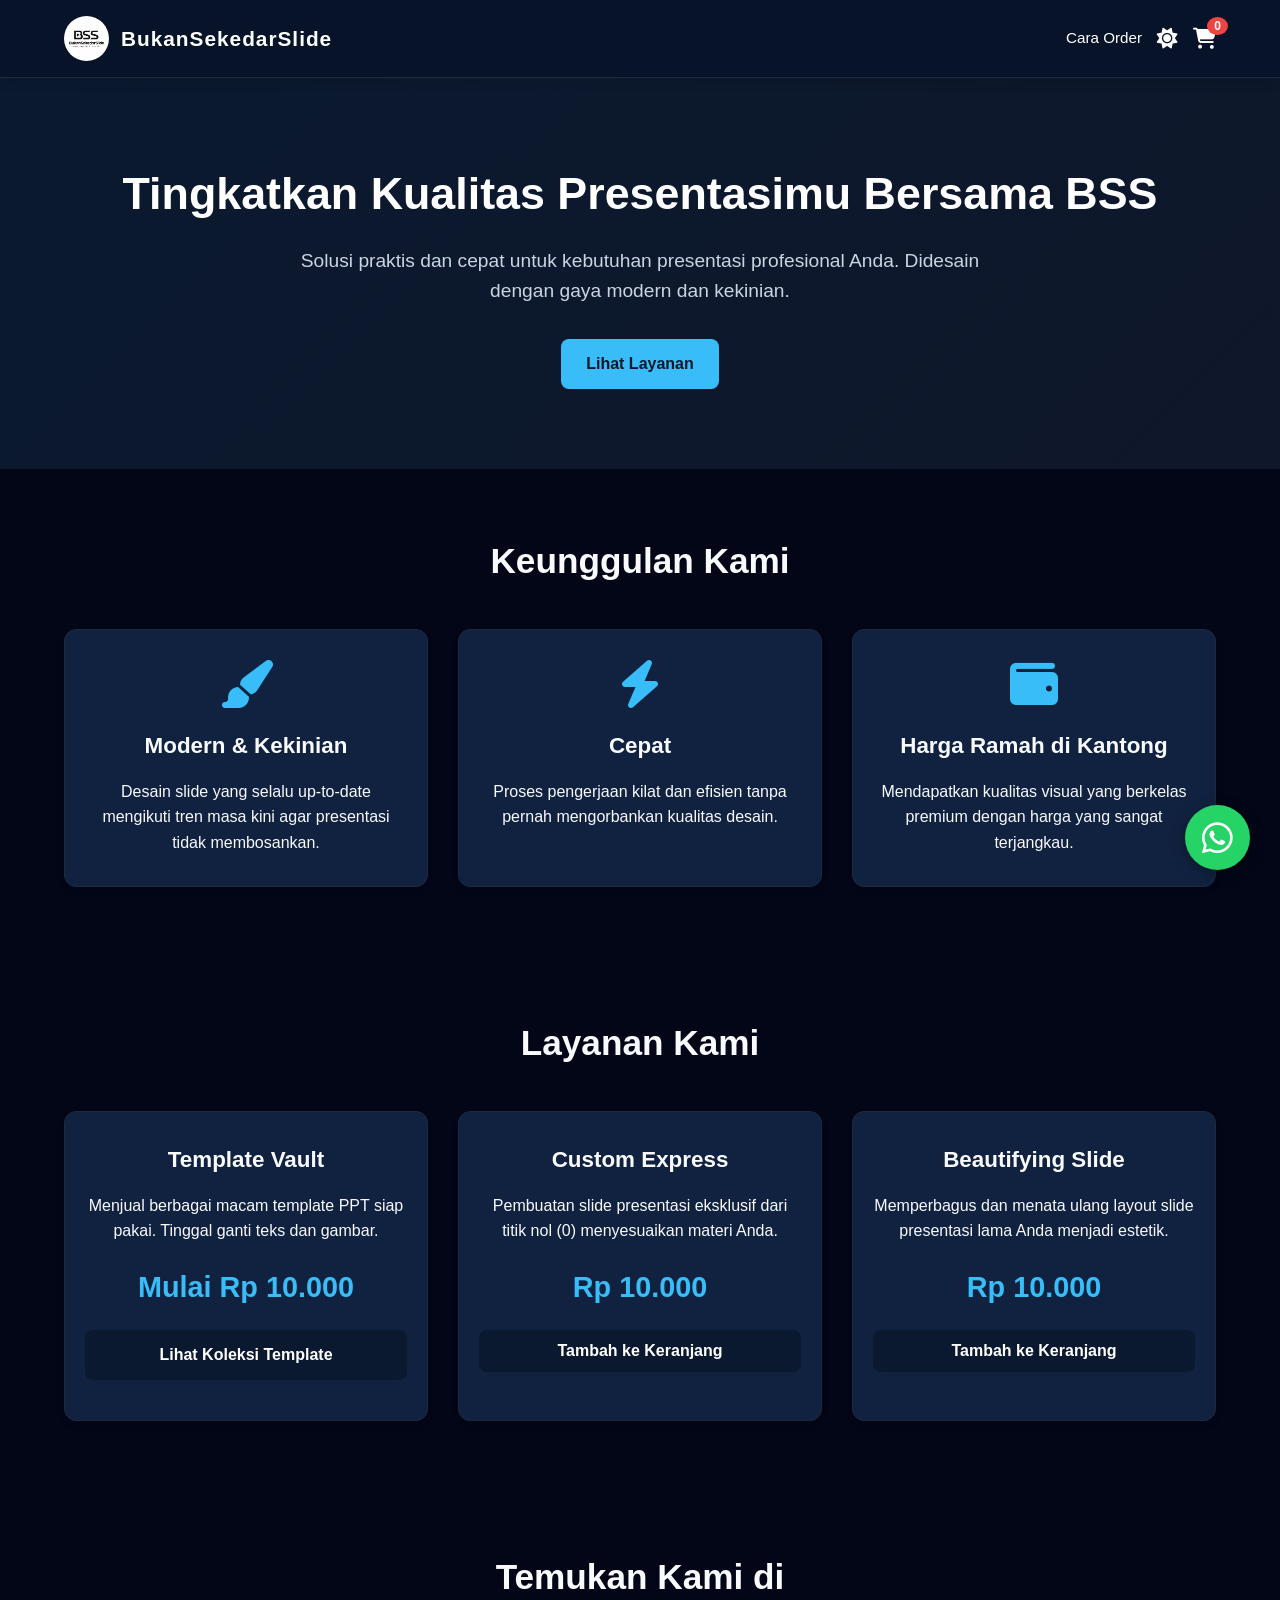
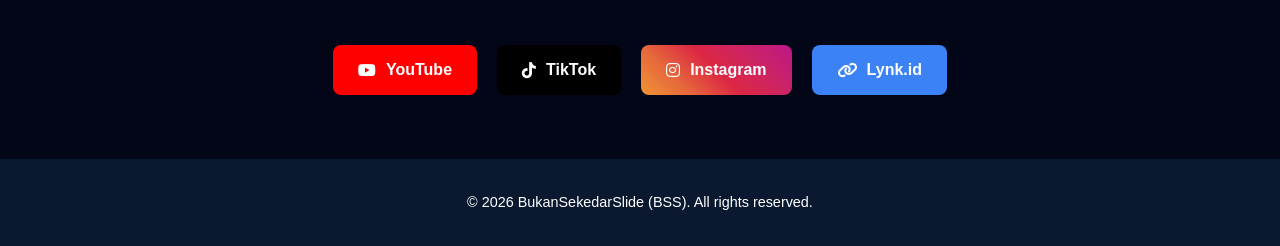
==== index.html @ 8821d7c4 "pembaruan website" ====
<!DOCTYPE html>
<html lang="id">
<head>
    <meta charset="UTF-8">
    <meta name="viewport" content="width=device-width, initial-scale=1.0">
    <!-- Meta Tags SEO & Sosial Media -->
    <meta name="description" content="BukanSekedarSlide (BSS) - Jasa pembuatan presentasi PPT profesional dan penyedia template PPT premium siap pakai dengan harga terjangkau.">
    <meta property="og:title" content="BukanSekedarSlide - Jasa PPT Profesional">
    <meta property="og:description" content="Solusi praktis dan cepat untuk presentasi Anda. Mulai dari Rp 10.000 saja.">
    <meta property="og:image" content="WhatsApp Image 2026-09-17 at 07.38.14.jpeg">
    <title>BukanSekedarSlide (BSS) - Jasa PPT Profesional</title>
    
    <link rel="stylesheet" href="style.css">
    <link rel="stylesheet" href="https://cdnjs.cloudflare.com/ajax/libs/font-awesome/6.4.0/css/all.min.css">
</head>
<body>
    <!-- LAYAR LOADING / PRELOADER -->
    <div id="preloader">
        <img src="WhatsApp Image 2026-09-17 at 07.38.14.jpeg" alt="BSS Logo" class="pulse-logo">
    </div>


    <nav class="navbar">
        <div class="logo-container">
            <img src="WhatsApp Image 2026-09-17 at 07.38.14.jpeg" alt="BSS Logo" class="logo">
            <span class="brand-name">BukanSekedarSlide</span>
        </div>
        <div class="nav-controls" style="display: flex; align-items: center; gap: 15px;">
            <a href="cara-order.html" style="color: #ffffff; text-decoration: none; font-weight: 500; font-size: 0.95rem; transition: color 0.2s;" onmouseover="this.style.color='var(--accent-color)'" onmouseout="this.style.color='#ffffff'">Cara Order</a>
            <button id="theme-toggle" class="btn-icon" title="Ganti Tema"><i class="fas fa-sun"></i></button>
            <button id="cart-toggle" class="btn-icon" title="Keranjang Belanja">
                <i class="fas fa-shopping-cart"></i>
                <span id="cart-count">0</span>
            </button>
        </div>
    </nav>

    <header class="hero">
        <h1>Tingkatkan Kualitas Presentasimu Bersama BSS</h1>
        <p>Solusi praktis dan cepat untuk kebutuhan presentasi profesional Anda. Didesain dengan gaya modern dan kekinian.</p>
        <a href="#services" class="btn-primary">Lihat Layanan</a>
    </header>

    <section class="advantages">
        <h2>Keunggulan Kami</h2>
        <div class="grid-container">
            <div class="card">
                <i class="fas fa-paint-brush fa-3x"></i>
                <h3>Modern & Kekinian</h3>
                <p>Desain slide yang selalu up-to-date mengikuti tren masa kini agar presentasi tidak membosankan.</p>
            </div>
            <div class="card">
                <i class="fas fa-bolt fa-3x"></i>
                <h3>Cepat</h3>
                <p>Proses pengerjaan kilat dan efisien tanpa pernah mengorbankan kualitas desain.</p>
            </div>
            <div class="card">
                <i class="fas fa-wallet fa-3x"></i>
                <h3>Harga Ramah di Kantong</h3>
                <p>Mendapatkan kualitas visual yang berkelas premium dengan harga yang sangat terjangkau.</p>
            </div>
        </div>
    </section>

    <section id="services" class="services">
        <h2>Layanan Kami</h2>
        <div class="grid-container">
            <div class="card service-card">
                <h3>Template Vault</h3>
                <p>Menjual berbagai macam template PPT siap pakai. Tinggal ganti teks dan gambar.</p>
                <div class="price">Mulai Rp 10.000</div>
                <a href="template-vault.html" class="btn-secondary" style="display:block; text-decoration:none; text-align:center;">Lihat Koleksi Template</a>
            </div>
            
            <div class="card service-card">
                <h3>Custom Express</h3>
                <p>Pembuatan slide presentasi eksklusif dari titik nol (0) menyesuaikan materi Anda.</p>
                <div class="price">Rp 10.000</div>
                <button class="btn-secondary add-to-cart" data-id="2" data-name="Custom Express" data-price="10000">Tambah ke Keranjang</button>
            </div>
            
            <div class="card service-card">
                <h3>Beautifying Slide</h3>
                <p>Memperbagus dan menata ulang layout slide presentasi lama Anda menjadi estetik.</p>
                <div class="price">Rp 10.000</div>
                <button class="btn-secondary add-to-cart" data-id="3" data-name="Beautifying Slide" data-price="10000">Tambah ke Keranjang</button>
            </div>
        </div>
    </section>


    <section class="social-media">
        <h2>Temukan Kami di</h2>
        <div class="social-links">
            <a href="https://youtube.com/@bss-isrewaya?si=ung7dDYTsQnyVwPO" target="_blank" class="social-btn youtube"><i class="fab fa-youtube"></i> YouTube</a>
            <a href="https://www.tiktok.com/@bss_isrewaya?_r=1&_t=ZS-99itCKttjhx" target="_blank" class="social-btn tiktok"><i class="fab fa-tiktok"></i> TikTok</a>
            <a href="https://www.instagram.com/bss_isrewaya?stkn=MTluOWN1aDF6c3lyMQ==" target="_blank" class="social-btn instagram"><i class="fab fa-instagram"></i> Instagram</a>
            <a href="https://lynk.id/bukansekedarslide" target="_blank" class="social-btn lynk"><i class="fas fa-link"></i> Lynk.id</a>
        </div>
    </section>

    <footer>
        <p>&copy; 2026 BukanSekedarSlide (BSS). All rights reserved.</p>
    </footer>

    <a href="https://wa.me/6285700216371" target="_blank" class="floating-wa" title="Hubungi Kami via WhatsApp">
        <i class="fab fa-whatsapp"></i>
    </a>

    <div id="cart-modal" class="modal">
        <div class="modal-content">
            <span class="close-btn">&times;</span>
            <h2>Keranjang Pesanan</h2>
            <div id="cart-items"></div>
            <div class="cart-summary">
                <h3>Total Bayar: <span id="cart-total">Rp 0</span></h3>
                <div class="cart-actions">
                    <button id="clear-cart-btn" class="clear-cart-btn" title="Kosongkan Keranjang"><i class="fas fa-trash"></i> Kosongkan</button>
                    <button id="checkout-btn" class="btn-primary checkout-btn">Pesan via WhatsApp</button>
                </div>
            </div>
        </div>
    </div>

    <script src="script.js"></script>
</body>
</html>
---- style.css ----
/* Konfigurasi Variabel Warna */
:root {
    --bg-color: #f1f5f9;
    --text-color: #0f172a;
    --primary-color: #0a192f;
    --secondary-color: #1e3a8a;
    --accent-color: #38bdf8;
    --card-bg: #ffffff;
    --border-color: #cbd5e1;
}

/* Konfigurasi Tema Dark Mode */
[data-theme="dark"] {
    --bg-color: #020617;
    --text-color: #f8fafc;
    --primary-color: #0a192f;
    --secondary-color: #0f172a;
    --accent-color: #38bdf8;
    --card-bg: #112240;
    --border-color: #1e293b;
}

* {
    box-sizing: border-box;
    margin: 0;
    padding: 0;
}

html {
    scroll-behavior: smooth; /* Fitur Smooth Scrolling */
}

body {
    font-family: 'Segoe UI', Tahoma, Geneva, Verdana, sans-serif;
    background-color: var(--bg-color);
    color: var(--text-color);
    transition: background-color 0.3s, color 0.3s;
    line-height: 1.6;
}

/* Navigasi - Efek Glassmorphism */
.navbar {
    display: flex;
    justify-content: space-between;
    align-items: center;
    padding: 1rem 5%;
    
    /* Efek Kaca Buram (Glassmorphism) */
    background: rgba(10, 25, 47, 0.75); 
    backdrop-filter: blur(12px);
    -webkit-backdrop-filter: blur(12px); 
    border-bottom: 1px solid rgba(255, 255, 255, 0.1);
    
    color: #ffffff;
    position: sticky;
    top: 0;
    z-index: 100;
    box-shadow: 0 4px 10px rgba(0,0,0,0.1);
}

.logo-container {
    display: flex;
    align-items: center;
    gap: 12px;
}

.logo {
    height: 45px;
    width: 45px;
    border-radius: 50%;
    object-fit: cover;
    background: white;
}

.brand-name {
    font-size: 1.3rem;
    font-weight: 700;
    letter-spacing: 1px;
}

.nav-controls {
    display: flex;
    gap: 20px;
}

.btn-icon {
    background: none;
    border: none;
    color: #ffffff;
    font-size: 1.3rem;
    cursor: pointer;
    position: relative;
    transition: transform 0.2s;
}

.btn-icon:hover {
    transform: scale(1.1);
    color: var(--accent-color);
}

#cart-count {
    position: absolute;
    top: -10px;
    right: -12px;
    background-color: #ef4444;
    color: white;
    font-size: 0.75rem;
    padding: 2px 7px;
    border-radius: 50%;
    font-weight: bold;
}

/* Hero Section */
.hero {
    text-align: center;
    padding: 5rem 5%;
    background: linear-gradient(135deg, var(--primary-color), var(--secondary-color));
    color: #ffffff;
}

.hero h1 {
    font-size: 2.8rem;
    margin-bottom: 1rem;
}

.hero p {
    font-size: 1.2rem;
    margin-bottom: 2rem;
    max-width: 700px;
    margin-left: auto;
    margin-right: auto;
    color: #cbd5e1;
}

.btn-primary {
    background-color: var(--accent-color);
    color: #0f172a;
    padding: 12px 25px;
    text-decoration: none;
    border-radius: 8px;
    font-weight: bold;
    border: none;
    cursor: pointer;
    display: inline-block;
    transition: transform 0.2s, background-color 0.2s;
    font-size: 1rem;
}

.btn-primary:hover {
    transform: scale(1.05);
    background-color: #7dd3fc;
}

/* Grid & Section Universal */
section {
    padding: 4rem 5%;
    text-align: center;
}

h2 {
    margin-bottom: 2.5rem;
    color: var(--text-color);
    font-size: 2.2rem;
}

.grid-container {
    display: grid;
    grid-template-columns: repeat(auto-fit, minmax(280px, 1fr));
    gap: 30px;
}

.card {
    background-color: var(--card-bg);
    border: 1px solid var(--border-color);
    border-radius: 12px;
    padding: 30px 20px;
    box-shadow: 0 4px 6px rgba(0,0,0,0.1);
    transition: transform 0.3s, box-shadow 0.3s;
}

.card:hover {
    transform: translateY(-8px);
    box-shadow: 0 10px 15px rgba(0,0,0,0.2);
}

.card i {
    color: var(--accent-color);
    margin-bottom: 20px;
}

.card h3 {
    margin-bottom: 15px;
    font-size: 1.4rem;
}

/* Testimonial & Review */
.testimonial-text {
    font-style: italic;
    margin-bottom: 15px;
    color: var(--text-color);
    opacity: 0.8;
}
.testimonial-author {
    font-weight: bold;
    color: var(--accent-color);
}

/* Services */
.service-card .price {
    font-size: 1.8rem;
    font-weight: bold;
    color: var(--accent-color);
    margin: 20px 0;
}

.btn-secondary {
    background-color: var(--primary-color);
    color: white;
    border: none;
    padding: 12px 20px;
    border-radius: 8px;
    cursor: pointer;
    font-weight: bold;
    width: 100%;
    font-size: 1rem;
    transition: background-color 0.2s;
    margin-bottom: 10px;
}

.btn-secondary:hover {
    background-color: var(--accent-color);
    color: #0f172a;
}

.btn-detail {
    background-color: var(--secondary-color);
}

/* Social Media */
.social-links {
    display: flex;
    justify-content: center;
    gap: 20px;
    flex-wrap: wrap;
}

.social-btn {
    padding: 12px 25px;
    color: white;
    text-decoration: none;
    border-radius: 8px;
    font-weight: bold;
    display: flex;
    align-items: center;
    gap: 10px;
    transition: transform 0.2s;
}

.social-btn:hover {
    transform: scale(1.05);
}

.youtube { background-color: #ff0000; }
.tiktok { background-color: #000000; }
.instagram { background: linear-gradient(45deg, #f09433 0%, #e6683c 25%, #dc2743 50%, #cc2366 75%, #bc1888 100%); }
.lynk { background-color: #3b82f6; }

/* Footer */
footer {
    background-color: var(--primary-color);
    color: white;
    text-align: center;
    padding: 2rem;
    font-size: 0.9rem;
}

/* WhatsApp Mengambang */
.floating-wa {
    position: fixed;
    bottom: 30px;
    right: 30px;
    background-color: #25d366;
    color: white;
    width: 65px;
    height: 65px;
    border-radius: 50%;
    display: flex;
    justify-content: center;
    align-items: center;
    font-size: 2.2rem;
    box-shadow: 0 4px 15px rgba(0,0,0,0.3);
    z-index: 1000;
    transition: transform 0.3s;
    text-decoration: none;
}

.floating-wa:hover {
    transform: scale(1.1) rotate(5deg);
}

/* Modal Universal */
.modal {
    display: none;
    position: fixed;
    z-index: 2000;
    left: 0;
    top: 0;
    width: 100%;
    height: 100%;
    background-color: rgba(0,0,0,0.6);
    backdrop-filter: blur(5px);
}

.modal-content {
    background-color: var(--card-bg);
    margin: 5% auto;
    padding: 30px;
    border-radius: 12px;
    width: 90%;
    max-width: 500px;
    position: relative;
    color: var(--text-color);
    max-height: 80vh;
    overflow-y: auto;
}

.close-btn, .close-preview-btn {
    position: absolute;
    right: 25px;
    top: 20px;
    font-size: 2rem;
    cursor: pointer;
    color: var(--text-color);
}

/* Keranjang Styling */
.cart-item {
    display: flex;
    justify-content: space-between;
    align-items: center;
    padding: 15px 0;
    border-bottom: 1px solid var(--border-color);
}

.cart-item-controls {
    display: flex;
    align-items: center;
    gap: 15px;
}

.qty-btn {
    background: var(--primary-color);
    color: white;
    border: none;
    width: 30px;
    height: 30px;
    border-radius: 5px;
    cursor: pointer;
    font-size: 1.2rem;
}

.cart-summary {
    margin-top: 30px;
    border-top: 2px solid var(--border-color);
    padding-top: 20px;
}

.cart-summary h3 {
    text-align: right;
    margin-bottom: 15px;
}

.cart-actions {
    display: flex;
    gap: 10px;
}

.checkout-btn {
    flex: 2;
    font-size: 1.1rem;
}

.clear-cart-btn {
    flex: 1;
    background-color: #ef4444;
    color: white;
    border: none;
    border-radius: 8px;
    font-weight: bold;
    cursor: pointer;
    transition: background 0.2s;
}

.clear-cart-btn:hover {
    background-color: #dc2626;
}

/* Preview Image Placeholder */
.preview-image-placeholder {
    width: 100%;
    height: 250px;
    background-color: var(--border-color);
    border-radius: 8px;
    display: flex;
    align-items: center;
    justify-content: center;
    color: var(--primary-color);
    margin: 20px 0;
    font-weight: bold;
}

/* Toast Notification (Pengganti Alert) */
.toast-notification {
    position: fixed;
    bottom: -100px;
    left: 50%;
    transform: translateX(-50%);
    background-color: #ef4444;
    color: white;
    padding: 12px 24px;
    border-radius: 8px;
    z-index: 9999;
    opacity: 0;
    transition: opacity 0.4s, bottom 0.4s;
    pointer-events: none;
    font-weight: bold;
    box-shadow: 0 4px 10px rgba(0,0,0,0.3);
}

.toast-notification.show {
    opacity: 1;
    bottom: 40px;
}

/* Accordion FAQ */
.accordion-btn {
    background-color: var(--card-bg);
    color: var(--text-color);
    cursor: pointer;
    padding: 18px;
    width: 100%;
    border: none;
    text-align: left;
    outline: none;
    font-size: 1.1rem;
    font-weight: bold;
    border-radius: 8px;
    margin-bottom: 5px;
    transition: 0.4s;
    border: 1px solid var(--border-color);
    display: flex;
    justify-content: space-between;
    align-items: center;
}

.accordion-btn.active, .accordion-btn:hover {
    background-color: var(--primary-color);
    color: white;
}

.accordion-panel {
    padding: 0 18px;
    background-color: var(--bg-color);
    max-height: 0;
    overflow: hidden;
    transition: max-height 0.3s ease-out;
    border-radius: 0 0 8px 8px;
    margin-bottom: 15px;
    text-align: left;
}

.accordion-panel p {
    padding: 15px 0;
}

/* --- ANIMASI LAYAR LOADING (PRELOADER) --- */
#preloader {
    position: fixed;
    top: 0;
    left: 0;
    width: 100%;
    height: 100%;
    background-color: var(--bg-color);
    z-index: 9999;
    display: flex;
    justify-content: center;
    align-items: center;
    transition: opacity 0.6s ease, visibility 0.6s ease;
}

#preloader.fade-out {
    opacity: 0;
    visibility: hidden;
}

.pulse-logo {
    width: 90px;
    height: 90px;
    border-radius: 50%;
    object-fit: cover;
    background: white;
    /* Animasi Berdenyut */
    animation: pulse-glow 1.5s infinite;
}

@keyframes pulse-glow {
    0% { transform: scale(0.9); box-shadow: 0 0 0 0 rgba(56, 189, 248, 0.7); }
    70% { transform: scale(1.1); box-shadow: 0 0 0 15px rgba(56, 189, 248, 0); }
    100% { transform: scale(0.9); box-shadow: 0 0 0 0 rgba(56, 189, 248, 0); }
}

/* Responsif HP */
@media (max-width: 768px) {
    .hero h1 { font-size: 2rem; }
    .hero p { font-size: 1rem; }
    .brand-name { font-size: 1rem; }
    .logo { height: 35px; width: 35px; }
    .cart-actions { flex-direction: column; }
    .clear-cart-btn { padding: 12px; }
}
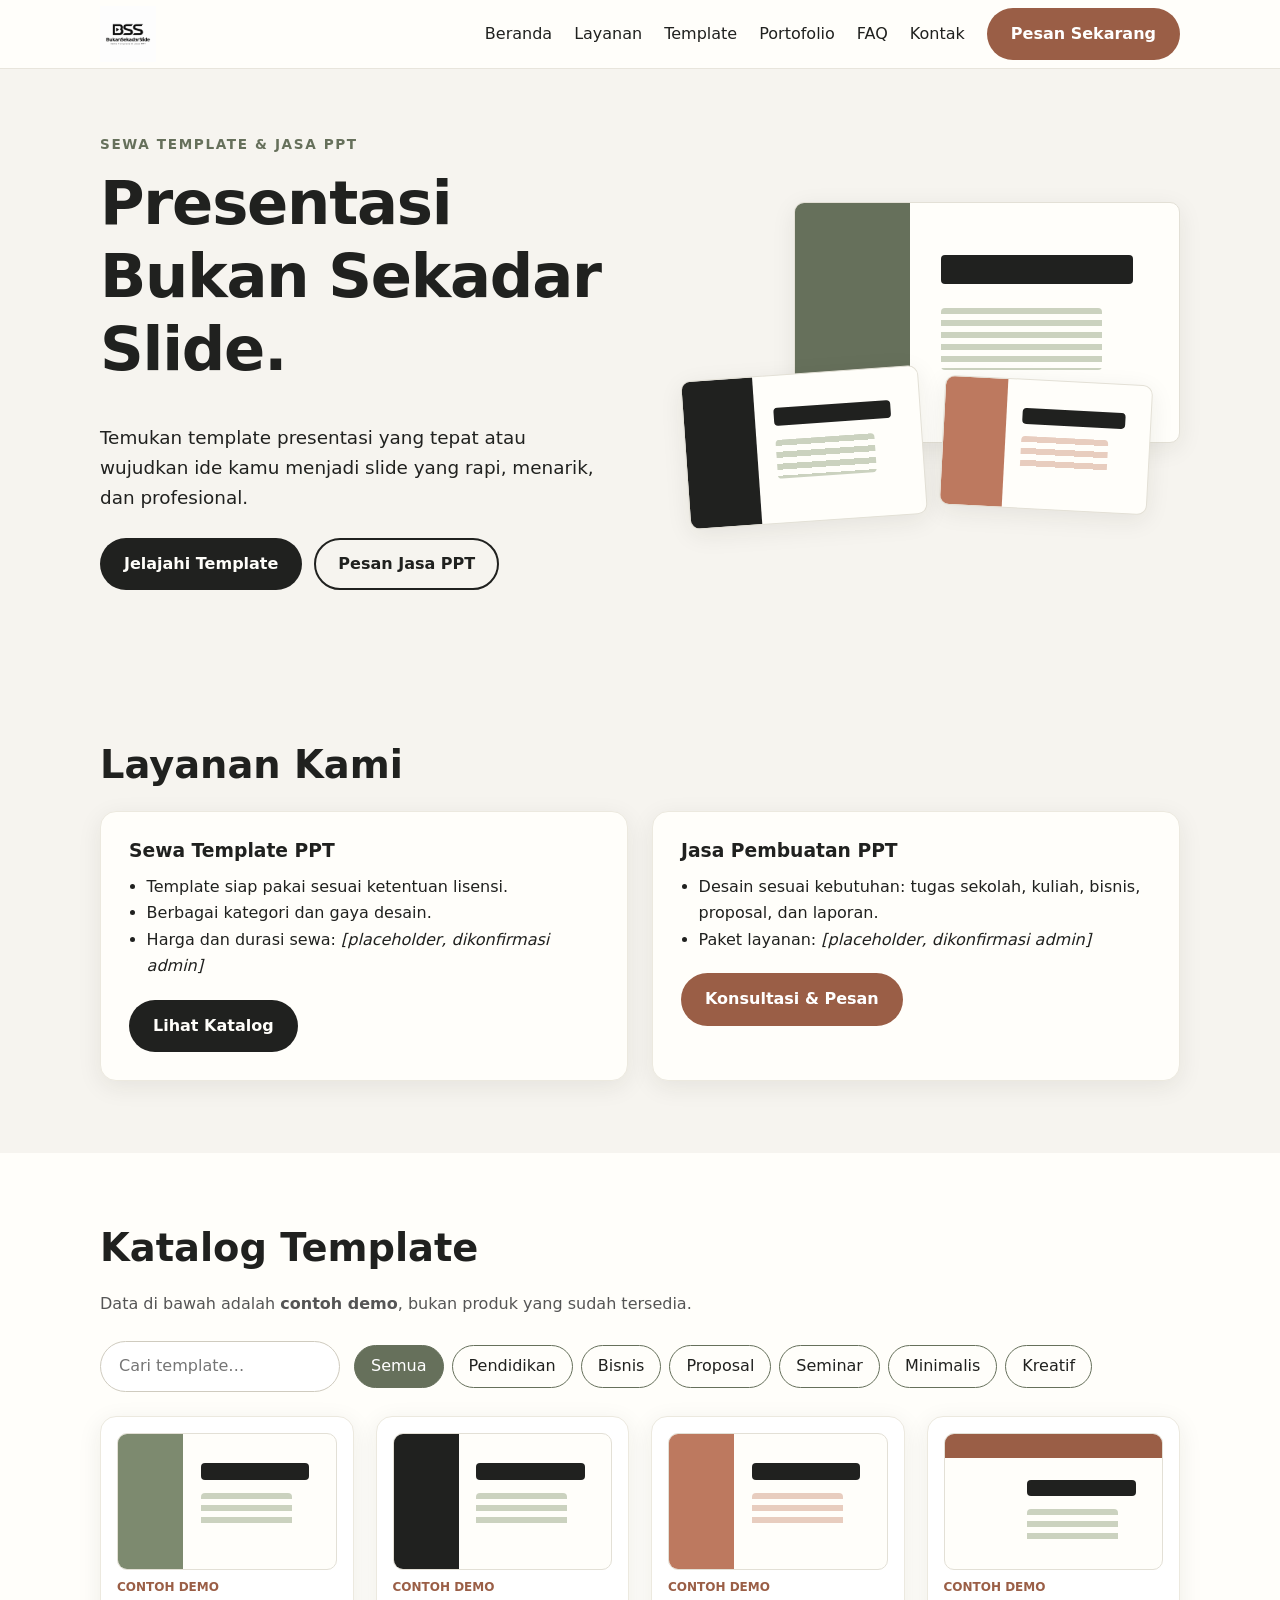
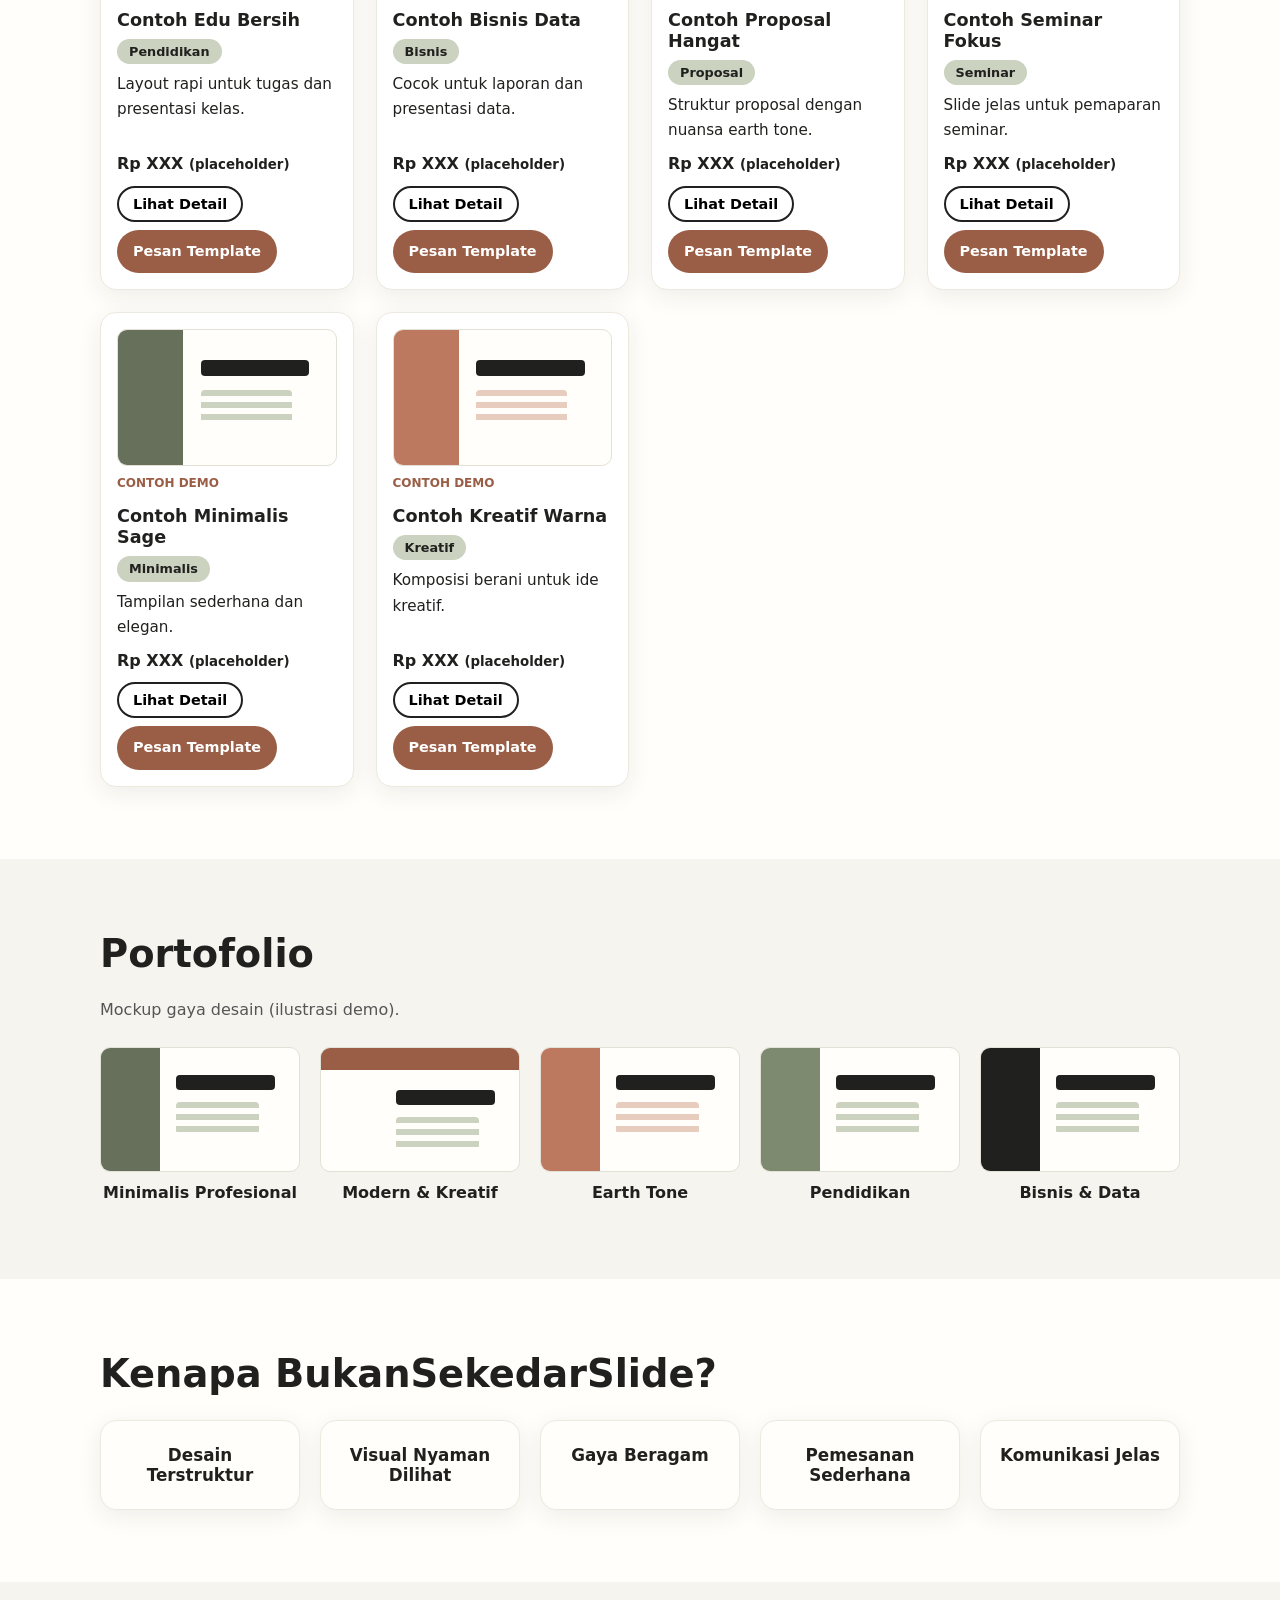
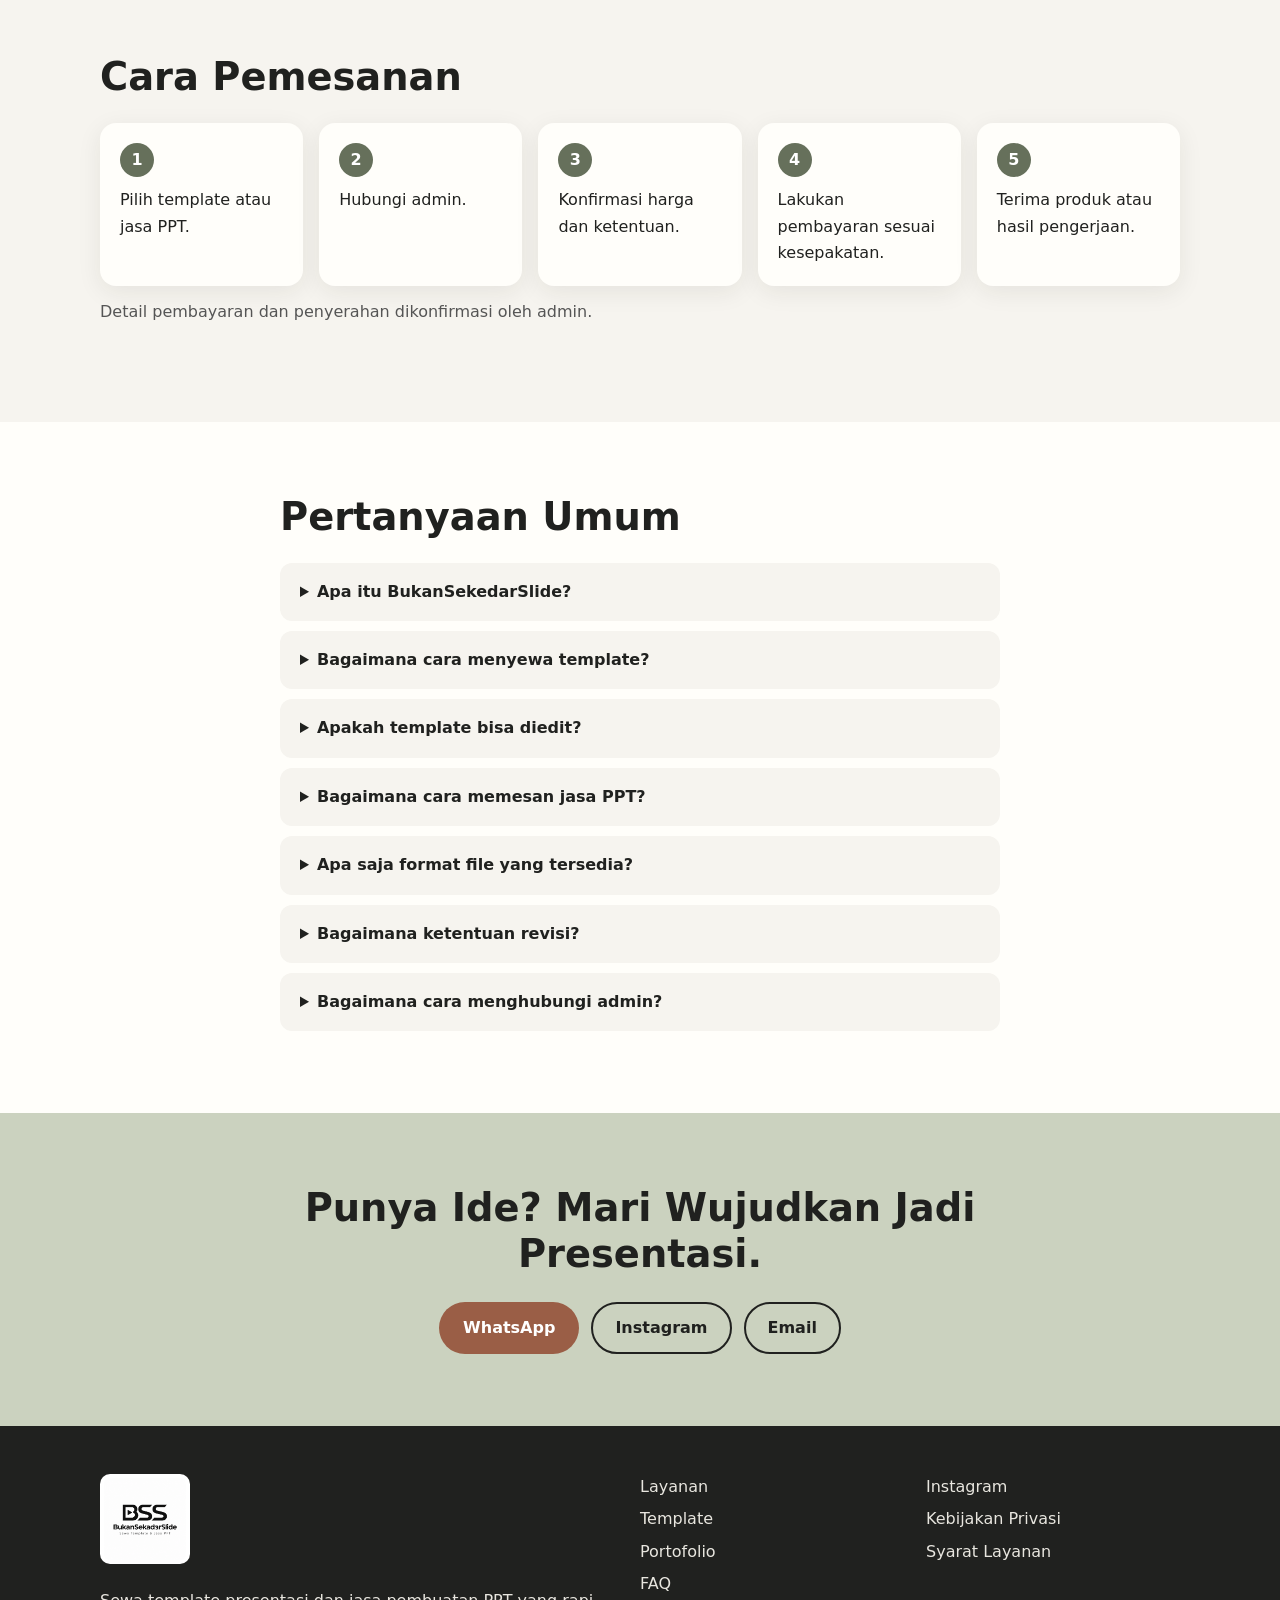
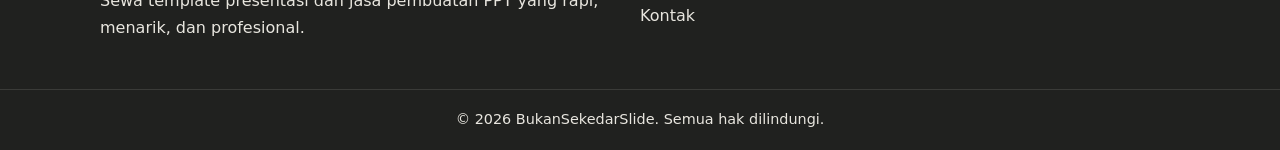
==== commit ad932974: "Update tampilan web BSS baru dan animasi navbar" ====
--- a/index.html
+++ b/index.html
@@ -1,127 +1,188 @@
 <!DOCTYPE html>
 <html lang="id">
 <head>
-    <meta charset="UTF-8">
-    <meta name="viewport" content="width=device-width, initial-scale=1.0">
-    <!-- Meta Tags SEO & Sosial Media -->
-    <meta name="description" content="BukanSekedarSlide (BSS) - Jasa pembuatan presentasi PPT profesional dan penyedia template PPT premium siap pakai dengan harga terjangkau.">
-    <meta property="og:title" content="BukanSekedarSlide - Jasa PPT Profesional">
-    <meta property="og:description" content="Solusi praktis dan cepat untuk presentasi Anda. Mulai dari Rp 10.000 saja.">
-    <meta property="og:image" content="WhatsApp Image 2026-09-17 at 07.38.14.jpeg">
-    <title>BukanSekedarSlide (BSS) - Jasa PPT Profesional</title>
-    
-    <link rel="stylesheet" href="style.css">
-    <link rel="stylesheet" href="https://cdnjs.cloudflare.com/ajax/libs/font-awesome/6.4.0/css/all.min.css">
+<meta charset="UTF-8">
+<meta name="viewport" content="width=device-width, initial-scale=1">
+<title>BukanSekedarSlide – Sewa Template & Jasa PPT</title>
+<meta name="description" content="BukanSekedarSlide (BSS): sewa template presentasi PowerPoint dan jasa pembuatan PPT untuk pelajar, mahasiswa, guru, pekerja, dan pemilik bisnis.">
+<meta name="theme-color" content="#66705B">
+<meta property="og:type" content="website">
+<meta property="og:title" content="BukanSekedarSlide – Sewa Template & Jasa PPT">
+<meta property="og:description" content="Temukan template presentasi yang tepat atau wujudkan ide kamu menjadi slide yang rapi dan profesional.">
+<meta property="og:url" content="https://bukansekedarslide.my.id/">
+<meta property="og:image" content="https://bukansekedarslide.my.id/assets/logo.png">
+<link rel="icon" href="assets/logo.png" type="image/png">
+<link rel="stylesheet" href="style.css">
 </head>
 <body>
-    <!-- LAYAR LOADING / PRELOADER -->
-    <div id="preloader">
-        <img src="WhatsApp Image 2026-09-17 at 07.38.14.jpeg" alt="BSS Logo" class="pulse-logo">
+<a class="skip" href="#main">Lewati ke konten</a>
+
+<header class="nav" id="top">
+  <div class="wrap nav-in">
+    <a href="#beranda" class="brand"><img src="assets/logo.png" alt="Logo BukanSekedarSlide (BSS)"></a>
+    <button class="burger" id="burger" aria-label="Buka menu" aria-expanded="false" aria-controls="menu"><span></span><span></span><span></span></button>
+    <nav id="menu" class="menu" aria-label="Navigasi utama">
+      <a href="#beranda">Beranda</a>
+      <a href="#layanan">Layanan</a>
+      <a href="#template">Template</a>
+      <a href="#portofolio">Portofolio</a>
+      <a href="#faq">FAQ</a>
+      <a href="#kontak">Kontak</a>
+      <a class="btn btn-brown" data-wa="Halo BukanSekedarSlide, saya ingin memesan layanan.">Pesan Sekarang</a>
+    </nav>
+  </div>
+</header>
+
+<main id="main">
+<section class="hero" id="beranda">
+  <div class="wrap hero-in">
+    <div class="reveal">
+      <p class="eyebrow">Sewa Template & Jasa PPT</p>
+      <h1>Presentasi Bukan Sekadar Slide.</h1>
+      <p class="lead">Temukan template presentasi yang tepat atau wujudkan ide kamu menjadi slide yang rapi, menarik, dan profesional.</p>
+      <div class="actions">
+        <a class="btn btn-dark" href="#template">Jelajahi Template</a>
+        <a class="btn btn-line" data-wa="Halo BukanSekedarSlide, saya ingin memesan jasa pembuatan PPT.">Pesan Jasa PPT</a>
+      </div>
     </div>
+    <div class="mock reveal" aria-hidden="true">
+      <div class="slide s1 big"><i></i><b></b><u></u></div>
+      <div class="slide s2 sm1"><i></i><b></b><u></u></div>
+      <div class="slide s3 sm2"><i></i><b></b><u></u></div>
+    </div>
+  </div>
+</section>
 
+<section class="sec alt" id="layanan">
+  <div class="wrap">
+    <h2 class="reveal">Layanan Kami</h2>
+    <div class="grid2">
+      <article class="card reveal">
+        <h3>Sewa Template PPT</h3>
+        <ul>
+          <li>Template siap pakai sesuai ketentuan lisensi.</li>
+          <li>Berbagai kategori dan gaya desain.</li>
+          <li>Harga dan durasi sewa: <em>[placeholder, dikonfirmasi admin]</em></li>
+        </ul>
+        <a class="btn btn-dark" href="#template">Lihat Katalog</a>
+      </article>
+      <article class="card reveal">
+        <h3>Jasa Pembuatan PPT</h3>
+        <ul>
+          <li>Desain sesuai kebutuhan: tugas sekolah, kuliah, bisnis, proposal, dan laporan.</li>
+          <li>Paket layanan: <em>[placeholder, dikonfirmasi admin]</em></li>
+        </ul>
+        <a class="btn btn-brown" data-wa="Halo BukanSekedarSlide, saya ingin konsultasi jasa pembuatan PPT.">Konsultasi & Pesan</a>
+      </article>
+    </div>
+  </div>
+</section>
 
-    <nav class="navbar">
-        <div class="logo-container">
-            <img src="WhatsApp Image 2026-09-17 at 07.38.14.jpeg" alt="BSS Logo" class="logo">
-            <span class="brand-name">BukanSekedarSlide</span>
-        </div>
-        <div class="nav-controls" style="display: flex; align-items: center; gap: 15px;">
-            <a href="cara-order.html" style="color: #ffffff; text-decoration: none; font-weight: 500; font-size: 0.95rem; transition: color 0.2s;" onmouseover="this.style.color='var(--accent-color)'" onmouseout="this.style.color='#ffffff'">Cara Order</a>
-            <button id="theme-toggle" class="btn-icon" title="Ganti Tema"><i class="fas fa-sun"></i></button>
-            <button id="cart-toggle" class="btn-icon" title="Keranjang Belanja">
-                <i class="fas fa-shopping-cart"></i>
-                <span id="cart-count">0</span>
-            </button>
-        </div>
+<section class="sec" id="template">
+  <div class="wrap">
+    <h2 class="reveal">Katalog Template</h2>
+    <p class="note">Data di bawah adalah <strong>contoh demo</strong>, bukan produk yang sudah tersedia.</p>
+    <div class="tools">
+      <label class="sr" for="search">Cari template</label>
+      <input id="search" type="search" placeholder="Cari template…">
+      <div class="chips" id="chips" role="group" aria-label="Filter kategori"></div>
+    </div>
+    <div class="catalog" id="catalog" aria-live="polite"></div>
+    <p class="empty" id="empty" hidden>Template tidak ditemukan. Coba kata kunci atau kategori lain.</p>
+  </div>
+</section>
+
+<section class="sec alt" id="portofolio">
+  <div class="wrap">
+    <h2 class="reveal">Portofolio</h2>
+    <p class="note">Mockup gaya desain (ilustrasi demo).</p>
+    <div class="grid5">
+      <figure class="reveal"><div class="slide s1"><i></i><b></b><u></u></div><figcaption>Minimalis Profesional</figcaption></figure>
+      <figure class="reveal"><div class="slide s5"><i></i><b></b><u></u></div><figcaption>Modern & Kreatif</figcaption></figure>
+      <figure class="reveal"><div class="slide s3"><i></i><b></b><u></u></div><figcaption>Earth Tone</figcaption></figure>
+      <figure class="reveal"><div class="slide s4"><i></i><b></b><u></u></div><figcaption>Pendidikan</figcaption></figure>
+      <figure class="reveal"><div class="slide s2"><i></i><b></b><u></u></div><figcaption>Bisnis & Data</figcaption></figure>
+    </div>
+  </div>
+</section>
+
+<section class="sec">
+  <div class="wrap">
+    <h2 class="reveal">Kenapa BukanSekedarSlide?</h2>
+    <div class="grid5 why">
+      <div class="card reveal"><h3>Desain Terstruktur</h3></div>
+      <div class="card reveal"><h3>Visual Nyaman Dilihat</h3></div>
+      <div class="card reveal"><h3>Gaya Beragam</h3></div>
+      <div class="card reveal"><h3>Pemesanan Sederhana</h3></div>
+      <div class="card reveal"><h3>Komunikasi Jelas</h3></div>
+    </div>
+  </div>
+</section>
+
+<section class="sec alt" id="cara">
+  <div class="wrap">
+    <h2 class="reveal">Cara Pemesanan</h2>
+    <ol class="steps">
+      <li class="reveal">Pilih template atau jasa PPT.</li>
+      <li class="reveal">Hubungi admin.</li>
+      <li class="reveal">Konfirmasi harga dan ketentuan.</li>
+      <li class="reveal">Lakukan pembayaran sesuai kesepakatan.</li>
+      <li class="reveal">Terima produk atau hasil pengerjaan.</li>
+    </ol>
+    <p class="note">Detail pembayaran dan penyerahan dikonfirmasi oleh admin.</p>
+  </div>
+</section>
+
+<section class="sec" id="faq">
+  <div class="wrap narrow">
+    <h2 class="reveal">Pertanyaan Umum</h2>
+    <details><summary>Apa itu BukanSekedarSlide?</summary><p>BukanSekedarSlide (BSS) adalah layanan sewa template presentasi PowerPoint dan jasa pembuatan PPT.</p></details>
+    <details><summary>Bagaimana cara menyewa template?</summary><p>Pilih template di katalog, klik “Pesan Template”, lalu admin akan mengonfirmasi harga, durasi, dan ketentuan sewa lewat WhatsApp.</p></details>
+    <details><summary>Apakah template bisa diedit?</summary><p>[Isi sesuai kebijakan BSS, misalnya: ya, konten dapat diedit sesuai ketentuan lisensi.]</p></details>
+    <details><summary>Bagaimana cara memesan jasa PPT?</summary><p>Klik “Pesan Jasa PPT”, ceritakan kebutuhan dan tenggat waktumu, lalu admin akan mengonfirmasi paket dan harga.</p></details>
+    <details><summary>Apa saja format file yang tersedia?</summary><p>[Isi sesuai produk, misalnya: .pptx]</p></details>
+    <details><summary>Bagaimana ketentuan revisi?</summary><p>[Isi sesuai kebijakan revisi BSS.]</p></details>
+    <details><summary>Bagaimana cara menghubungi admin?</summary><p>Lewat tombol WhatsApp, Instagram, atau email di bagian Kontak.</p></details>
+  </div>
+</section>
+
+<section class="sec cta" id="kontak">
+  <div class="wrap narrow center">
+    <h2 class="reveal">Punya Ide? Mari Wujudkan Jadi Presentasi.</h2>
+    <div class="actions center">
+      <a class="btn btn-brown" data-wa="Halo BukanSekedarSlide, saya ingin bertanya tentang layanan dan template presentasi yang tersedia.">WhatsApp</a>
+      <a class="btn btn-line" id="ig" target="_blank" rel="noopener">Instagram</a>
+      <a class="btn btn-line" id="mail">Email</a>
+    </div>
+  </div>
+</section>
+</main>
+
+<footer class="foot">
+  <div class="wrap foot-in">
+    <div>
+      <img src="assets/logo.png" alt="Logo BSS" class="flogo">
+      <p>Sewa template presentasi dan jasa pembuatan PPT yang rapi, menarik, dan profesional.</p>
+    </div>
+    <nav aria-label="Navigasi footer">
+      <a href="#layanan">Layanan</a><a href="#template">Template</a><a href="#portofolio">Portofolio</a><a href="#faq">FAQ</a><a href="#kontak">Kontak</a>
     </nav>
+    <nav aria-label="Tautan lain">
+      <a id="ig2" target="_blank" rel="noopener">Instagram</a>
+      <a href="#" data-soon>Kebijakan Privasi</a>
+      <a href="#" data-soon>Syarat Layanan</a>
+    </nav>
+  </div>
+  <p class="copy">© <span id="year"></span> BukanSekedarSlide. Semua hak dilindungi.</p>
+</footer>
 
-    <header class="hero">
-        <h1>Tingkatkan Kualitas Presentasimu Bersama BSS</h1>
-        <p>Solusi praktis dan cepat untuk kebutuhan presentasi profesional Anda. Didesain dengan gaya modern dan kekinian.</p>
-        <a href="#services" class="btn-primary">Lihat Layanan</a>
-    </header>
+<a href="#top" class="totop" id="totop" aria-label="Kembali ke atas" hidden>↑</a>
 
-    <section class="advantages">
-        <h2>Keunggulan Kami</h2>
-        <div class="grid-container">
-            <div class="card">
-                <i class="fas fa-paint-brush fa-3x"></i>
-                <h3>Modern & Kekinian</h3>
-                <p>Desain slide yang selalu up-to-date mengikuti tren masa kini agar presentasi tidak membosankan.</p>
-            </div>
-            <div class="card">
-                <i class="fas fa-bolt fa-3x"></i>
-                <h3>Cepat</h3>
-                <p>Proses pengerjaan kilat dan efisien tanpa pernah mengorbankan kualitas desain.</p>
-            </div>
-            <div class="card">
-                <i class="fas fa-wallet fa-3x"></i>
-                <h3>Harga Ramah di Kantong</h3>
-                <p>Mendapatkan kualitas visual yang berkelas premium dengan harga yang sangat terjangkau.</p>
-            </div>
-        </div>
-    </section>
+<dialog id="dlg" aria-labelledby="dtitle">
+  <button class="close" id="dclose" aria-label="Tutup">×</button>
+  <div id="dbody"></div>
+</dialog>
 
-    <section id="services" class="services">
-        <h2>Layanan Kami</h2>
-        <div class="grid-container">
-            <div class="card service-card">
-                <h3>Template Vault</h3>
-                <p>Menjual berbagai macam template PPT siap pakai. Tinggal ganti teks dan gambar.</p>
-                <div class="price">Mulai Rp 10.000</div>
-                <a href="template-vault.html" class="btn-secondary" style="display:block; text-decoration:none; text-align:center;">Lihat Koleksi Template</a>
-            </div>
-            
-            <div class="card service-card">
-                <h3>Custom Express</h3>
-                <p>Pembuatan slide presentasi eksklusif dari titik nol (0) menyesuaikan materi Anda.</p>
-                <div class="price">Rp 10.000</div>
-                <button class="btn-secondary add-to-cart" data-id="2" data-name="Custom Express" data-price="10000">Tambah ke Keranjang</button>
-            </div>
-            
-            <div class="card service-card">
-                <h3>Beautifying Slide</h3>
-                <p>Memperbagus dan menata ulang layout slide presentasi lama Anda menjadi estetik.</p>
-                <div class="price">Rp 10.000</div>
-                <button class="btn-secondary add-to-cart" data-id="3" data-name="Beautifying Slide" data-price="10000">Tambah ke Keranjang</button>
-            </div>
-        </div>
-    </section>
-
-
-    <section class="social-media">
-        <h2>Temukan Kami di</h2>
-        <div class="social-links">
-            <a href="https://youtube.com/@bss-isrewaya?si=ung7dDYTsQnyVwPO" target="_blank" class="social-btn youtube"><i class="fab fa-youtube"></i> YouTube</a>
-            <a href="https://www.tiktok.com/@bss_isrewaya?_r=1&_t=ZS-99itCKttjhx" target="_blank" class="social-btn tiktok"><i class="fab fa-tiktok"></i> TikTok</a>
-            <a href="https://www.instagram.com/bss_isrewaya?stkn=MTluOWN1aDF6c3lyMQ==" target="_blank" class="social-btn instagram"><i class="fab fa-instagram"></i> Instagram</a>
-            <a href="https://lynk.id/bukansekedarslide" target="_blank" class="social-btn lynk"><i class="fas fa-link"></i> Lynk.id</a>
-        </div>
-    </section>
-
-    <footer>
-        <p>&copy; 2026 BukanSekedarSlide (BSS). All rights reserved.</p>
-    </footer>
-
-    <a href="https://wa.me/6285700216371" target="_blank" class="floating-wa" title="Hubungi Kami via WhatsApp">
-        <i class="fab fa-whatsapp"></i>
-    </a>
-
-    <div id="cart-modal" class="modal">
-        <div class="modal-content">
-            <span class="close-btn">&times;</span>
-            <h2>Keranjang Pesanan</h2>
-            <div id="cart-items"></div>
-            <div class="cart-summary">
-                <h3>Total Bayar: <span id="cart-total">Rp 0</span></h3>
-                <div class="cart-actions">
-                    <button id="clear-cart-btn" class="clear-cart-btn" title="Kosongkan Keranjang"><i class="fas fa-trash"></i> Kosongkan</button>
-                    <button id="checkout-btn" class="btn-primary checkout-btn">Pesan via WhatsApp</button>
-                </div>
-            </div>
-        </div>
-    </div>
-
-    <script src="script.js"></script>
+<script src="script.js"></script>
 </body>
 </html>
--- a/style.css
+++ b/style.css
@@ -1,520 +1,147 @@
-/* Konfigurasi Variabel Warna */
-:root {
-    --bg-color: #f1f5f9;
-    --text-color: #0f172a;
-    --primary-color: #0a192f;
-    --secondary-color: #1e3a8a;
-    --accent-color: #38bdf8;
-    --card-bg: #ffffff;
-    --border-color: #cbd5e1;
+:root{--ink:#20211F;--ivory:#FFFEFA;--warm:#F6F4EF;--sage:#66705B;--sage-l:#CBD2BF;--clay:#BD795F;--clay-d:#9A5E46;
+--shadow:0 6px 24px rgba(32,33,31,.08);--r:16px}
+*{box-sizing:border-box}
+html{scroll-behavior:smooth;scroll-padding-top:84px}
+body{margin:0;font:16px/1.65 system-ui,-apple-system,"Segoe UI",Roboto,sans-serif;color:var(--ink);background:var(--ivory)}
+img{max-width:100%;height:auto}
+a{color:inherit}
+h1,h2,h3{line-height:1.2;margin:0 0 .6em}
+h1{font-size:clamp(2.2rem,6vw,3.8rem);letter-spacing:-.02em}
+h2{font-size:clamp(1.6rem,4vw,2.4rem)}
+.wrap{max-width:1120px;margin:0 auto;padding:0 20px}
+.narrow{max-width:760px}.center{text-align:center;justify-content:center}
+.sr,.skip:not(:focus){position:absolute;width:1px;height:1px;overflow:hidden;clip:rect(0 0 0 0)}
+.skip:focus{position:fixed;top:8px;left:8px;background:var(--ink);color:#fff;padding:8px 12px;z-index:99}
+:focus-visible{outline:3px solid var(--clay);outline-offset:2px}
+
+.nav{position:sticky;top:0;z-index:50;background:rgba(255,254,250,.94);backdrop-filter:blur(8px);border-bottom:1px solid #e8e5dc}
+.nav-in{display:flex;align-items:center;justify-content:space-between;height:68px}
+.brand img{height:56px;width:auto;display:block}
+.menu{display:flex;align-items:center;gap:22px}
+
+/* ========== Animasi Menu Navbar ========== */
+.menu a:not(.btn){
+  text-decoration:none;
+  font-weight:500;
+  position:relative;
+  padding:4px 0;
+  transition:color .3s ease, transform .2s ease;
 }
 
-/* Konfigurasi Tema Dark Mode */
-[data-theme="dark"] {
-    --bg-color: #020617;
-    --text-color: #f8fafc;
-    --primary-color: #0a192f;
-    --secondary-color: #0f172a;
-    --accent-color: #38bdf8;
-    --card-bg: #112240;
-    --border-color: #1e293b;
+.menu a:not(.btn)::after{
+  content:'';
+  position:absolute;
+  width:0;
+  height:2px;
+  bottom:0;
+  left:0;
+  background-color:var(--clay);
+  transition:width .3s cubic-bezier(.4,0,.2,1);
 }
 
-* {
-    box-sizing: border-box;
-    margin: 0;
-    padding: 0;
+.menu a:not(.btn):hover::after{
+  width:100%;
 }
 
-html {
-    scroll-behavior: smooth; /* Fitur Smooth Scrolling */
+.menu a:not(.btn):hover{
+  color:var(--clay);
 }
 
-body {
-    font-family: 'Segoe UI', Tahoma, Geneva, Verdana, sans-serif;
-    background-color: var(--bg-color);
-    color: var(--text-color);
-    transition: background-color 0.3s, color 0.3s;
-    line-height: 1.6;
+.menu a:not(.btn):active{
+  transform:scale(.92);
 }
 
-/* Navigasi - Efek Glassmorphism */
-.navbar {
-    display: flex;
-    justify-content: space-between;
-    align-items: center;
-    padding: 1rem 5%;
-    
-    /* Efek Kaca Buram (Glassmorphism) */
-    background: rgba(10, 25, 47, 0.75); 
-    backdrop-filter: blur(12px);
-    -webkit-backdrop-filter: blur(12px); 
-    border-bottom: 1px solid rgba(255, 255, 255, 0.1);
-    
-    color: #ffffff;
-    position: sticky;
-    top: 0;
-    z-index: 100;
-    box-shadow: 0 4px 10px rgba(0,0,0,0.1);
+.menu .btn:active{
+  transform:scale(.95);
+  transition:transform .1s ease;
 }
+/* ========================================= */
 
-.logo-container {
-    display: flex;
-    align-items: center;
-    gap: 12px;
-}
+.burger{display:none;background:none;border:0;padding:10px;cursor:pointer}
+.burger span{display:block;width:24px;height:2px;background:var(--ink);margin:5px 0;transition:.25s}
+.burger[aria-expanded=true] span:nth-child(1){transform:translateY(7px) rotate(45deg)}
+.burger[aria-expanded=true] span:nth-child(2){opacity:0}
+.burger[aria-expanded=true] span:nth-child(3){transform:translateY(-7px) rotate(-45deg)}
 
-.logo {
-    height: 45px;
-    width: 45px;
-    border-radius: 50%;
-    object-fit: cover;
-    background: white;
-}
+.btn{display:inline-block;padding:11px 22px;border-radius:999px;font-weight:600;text-decoration:none;border:2px solid transparent;cursor:pointer;font-size:1rem;font-family:inherit;transition:.2s}
+.btn-dark{background:var(--ink);color:var(--ivory)}.btn-dark:hover{background:var(--sage)}
+.btn-brown{background:var(--clay-d);color:#fff}.btn-brown:hover{background:var(--ink)}
+.btn-line{border-color:var(--ink);background:transparent}.btn-line:hover{background:var(--ink);color:var(--ivory)}
+.actions{display:flex;flex-wrap:wrap;gap:12px;margin-top:24px}
 
-.brand-name {
-    font-size: 1.3rem;
-    font-weight: 700;
-    letter-spacing: 1px;
-}
+.hero{background:var(--warm);padding:64px 0 80px}
+.hero-in{display:grid;grid-template-columns:1.1fr 1fr;gap:40px;align-items:center}
+.eyebrow{color:var(--sage);font-weight:700;letter-spacing:.12em;text-transform:uppercase;font-size:.85rem;margin:0 0 12px}
+.lead{font-size:1.15rem;max-width:520px}
+.mock{position:relative;min-height:320px}
+.mock .slide{position:absolute;box-shadow:var(--shadow)}
+.mock .big{width:78%;top:0;right:0}
+.mock .sm1{width:48%;bottom:0;left:0;transform:rotate(-4deg)}
+.mock .sm2{width:42%;bottom:12px;right:6%;transform:rotate(3deg)}
 
-.nav-controls {
-    display: flex;
-    gap: 20px;
-}
+/* Mockup slide dari CSS */
+.slide{--a:var(--sage);--b:var(--sage-l);aspect-ratio:16/10;border-radius:10px;background:var(--ivory);position:relative;overflow:hidden;border:1px solid #e3e0d6}
+.slide i{position:absolute;left:0;top:0;bottom:0;width:30%;background:var(--a)}
+.slide b{position:absolute;left:38%;top:22%;width:50%;height:12%;border-radius:4px;background:var(--ink)}
+.slide u{position:absolute;left:38%;top:44%;width:42%;height:26%;border-radius:4px;background:repeating-linear-gradient(var(--b) 0 6px,transparent 6px 12px)}
+.s2{--a:var(--ink);--b:var(--sage-l)}.s3{--a:var(--clay);--b:#e8cdbf}.s4{--a:#7d8a6f;--b:var(--sage-l)}.s5{--a:var(--clay-d);--b:var(--sage-l)}
+.s5 i{width:100%;height:18%;bottom:auto}.s5 b{top:34%}.s5 u{top:56%}
 
-.btn-icon {
-    background: none;
-    border: none;
-    color: #ffffff;
-    font-size: 1.3rem;
-    cursor: pointer;
-    position: relative;
-    transition: transform 0.2s;
-}
+.sec{padding:72px 0}.alt{background:var(--warm)}
+.note{color:#555;margin:-.2em 0 1.5em}
+.grid2{display:grid;grid-template-columns:repeat(2,1fr);gap:24px}
+.grid5{display:grid;grid-template-columns:repeat(auto-fit,minmax(190px,1fr));gap:20px}
+.card{background:var(--ivory);border-radius:var(--r);padding:28px;box-shadow:var(--shadow);border:1px solid #ece9df}
+.card ul{padding-left:1.1em;margin:0 0 20px}
+.why .card{text-align:center;padding:24px 16px}.why h3{margin:0;font-size:1.05rem}
+figure{margin:0}figcaption{margin-top:8px;font-weight:600;text-align:center}
+.steps{counter-reset:s;list-style:none;padding:0;display:grid;grid-template-columns:repeat(auto-fit,minmax(170px,1fr));gap:16px}
+.steps li{counter-increment:s;background:var(--ivory);padding:20px;border-radius:var(--r);box-shadow:var(--shadow)}
+.steps li::before{content:counter(s);display:flex;width:34px;height:34px;border-radius:50%;background:var(--sage);color:#fff;align-items:center;justify-content:center;font-weight:700;margin-bottom:10px}
 
-.btn-icon:hover {
-    transform: scale(1.1);
-    color: var(--accent-color);
-}
+.tools{display:flex;flex-wrap:wrap;gap:14px;align-items:center;margin-bottom:24px}
+#search{padding:11px 18px;border:1.5px solid #cfcbbf;border-radius:999px;min-width:240px;font:inherit;background:#fff}
+.chips{display:flex;flex-wrap:wrap;gap:8px}
+.chip{padding:7px 16px;border-radius:999px;border:1.5px solid var(--sage);background:transparent;cursor:pointer;font:inherit;color:var(--ink)}
+.chip[aria-pressed=true]{background:var(--sage);color:#fff}
+.catalog{display:grid;grid-template-columns:repeat(auto-fill,minmax(250px,1fr));gap:22px}
+.tcard{background:#fff;border:1px solid #ece9df;border-radius:var(--r);padding:16px;box-shadow:var(--shadow);display:flex;flex-direction:column;gap:8px}
+.tcard h3{margin:4px 0 0;font-size:1.1rem}
+.tag{align-self:flex-start;background:var(--sage-l);padding:2px 12px;border-radius:999px;font-size:.8rem;font-weight:600}
+.demo{font-size:.75rem;color:var(--clay-d);font-weight:700}
+.tcard p{margin:0;font-size:.95rem;flex:1}
+.price{font-weight:700}
+.row{display:flex;gap:8px;flex-wrap:wrap}.row .btn{padding:8px 14px;font-size:.9rem}
+.empty{text-align:center;color:#555}
 
-#cart-count {
-    position: absolute;
-    top: -10px;
-    right: -12px;
-    background-color: #ef4444;
-    color: white;
-    font-size: 0.75rem;
-    padding: 2px 7px;
-    border-radius: 50%;
-    font-weight: bold;
-}
+details{background:var(--warm);border-radius:12px;margin-bottom:10px;padding:0 20px}
+summary{cursor:pointer;font-weight:600;padding:16px 0}
+details p{margin:0 0 16px}
 
-/* Hero Section */
-.hero {
-    text-align: center;
-    padding: 5rem 5%;
-    background: linear-gradient(135deg, var(--primary-color), var(--secondary-color));
-    color: #ffffff;
-}
+.cta{background:var(--sage-l)}
+.foot{background:var(--ink);color:#e8e6df;padding-top:48px}
+.foot-in{display:grid;grid-template-columns:2fr 1fr 1fr;gap:32px}
+.foot nav{display:flex;flex-direction:column;gap:6px}
+.foot a{text-decoration:none;color:#e8e6df;cursor:pointer}.foot a:hover{color:var(--sage-l)}
+.flogo{background:#fff;border-radius:10px;padding:4px;width:90px;height:auto}
+.copy{text-align:center;border-top:1px solid #3a3b38;margin:32px 0 0;padding:18px;font-size:.9rem}
+.totop{position:fixed;right:18px;bottom:18px;width:44px;height:44px;border-radius:50%;background:var(--ink);color:#fff;display:flex;align-items:center;justify-content:center;text-decoration:none;box-shadow:var(--shadow)}
+.totop[hidden]{display:none}
 
-.hero h1 {
-    font-size: 2.8rem;
-    margin-bottom: 1rem;
-}
+dialog{border:0;border-radius:var(--r);padding:24px;max-width:640px;width:calc(100% - 32px);box-shadow:0 20px 60px rgba(0,0,0,.3)}
+dialog::backdrop{background:rgba(32,33,31,.55)}
+.close{position:absolute;top:8px;right:12px;font-size:1.8rem;background:none;border:0;cursor:pointer}
+.prev{display:grid;grid-template-columns:repeat(3,1fr);gap:8px;margin:12px 0}
+dl{display:grid;grid-template-columns:auto 1fr;gap:4px 14px;margin:0 0 16px}dt{font-weight:600}dd{margin:0}
 
-.hero p {
-    font-size: 1.2rem;
-    margin-bottom: 2rem;
-    max-width: 700px;
-    margin-left: auto;
-    margin-right: auto;
-    color: #cbd5e1;
-}
+.reveal{opacity:0;transform:translateY(18px);transition:opacity .6s,transform .6s}
+.reveal.in{opacity:1;transform:none}
+@media (prefers-reduced-motion:reduce){.reveal{opacity:1;transform:none;transition:none}html{scroll-behavior:auto}}
 
-.btn-primary {
-    background-color: var(--accent-color);
-    color: #0f172a;
-    padding: 12px 25px;
-    text-decoration: none;
-    border-radius: 8px;
-    font-weight: bold;
-    border: none;
-    cursor: pointer;
-    display: inline-block;
-    transition: transform 0.2s, background-color 0.2s;
-    font-size: 1rem;
-}
-
-.btn-primary:hover {
-    transform: scale(1.05);
-    background-color: #7dd3fc;
-}
-
-/* Grid & Section Universal */
-section {
-    padding: 4rem 5%;
-    text-align: center;
-}
-
-h2 {
-    margin-bottom: 2.5rem;
-    color: var(--text-color);
-    font-size: 2.2rem;
-}
-
-.grid-container {
-    display: grid;
-    grid-template-columns: repeat(auto-fit, minmax(280px, 1fr));
-    gap: 30px;
-}
-
-.card {
-    background-color: var(--card-bg);
-    border: 1px solid var(--border-color);
-    border-radius: 12px;
-    padding: 30px 20px;
-    box-shadow: 0 4px 6px rgba(0,0,0,0.1);
-    transition: transform 0.3s, box-shadow 0.3s;
-}
-
-.card:hover {
-    transform: translateY(-8px);
-    box-shadow: 0 10px 15px rgba(0,0,0,0.2);
-}
-
-.card i {
-    color: var(--accent-color);
-    margin-bottom: 20px;
-}
-
-.card h3 {
-    margin-bottom: 15px;
-    font-size: 1.4rem;
-}
-
-/* Testimonial & Review */
-.testimonial-text {
-    font-style: italic;
-    margin-bottom: 15px;
-    color: var(--text-color);
-    opacity: 0.8;
-}
-.testimonial-author {
-    font-weight: bold;
-    color: var(--accent-color);
-}
-
-/* Services */
-.service-card .price {
-    font-size: 1.8rem;
-    font-weight: bold;
-    color: var(--accent-color);
-    margin: 20px 0;
-}
-
-.btn-secondary {
-    background-color: var(--primary-color);
-    color: white;
-    border: none;
-    padding: 12px 20px;
-    border-radius: 8px;
-    cursor: pointer;
-    font-weight: bold;
-    width: 100%;
-    font-size: 1rem;
-    transition: background-color 0.2s;
-    margin-bottom: 10px;
-}
-
-.btn-secondary:hover {
-    background-color: var(--accent-color);
-    color: #0f172a;
-}
-
-.btn-detail {
-    background-color: var(--secondary-color);
-}
-
-/* Social Media */
-.social-links {
-    display: flex;
-    justify-content: center;
-    gap: 20px;
-    flex-wrap: wrap;
-}
-
-.social-btn {
-    padding: 12px 25px;
-    color: white;
-    text-decoration: none;
-    border-radius: 8px;
-    font-weight: bold;
-    display: flex;
-    align-items: center;
-    gap: 10px;
-    transition: transform 0.2s;
-}
-
-.social-btn:hover {
-    transform: scale(1.05);
-}
-
-.youtube { background-color: #ff0000; }
-.tiktok { background-color: #000000; }
-.instagram { background: linear-gradient(45deg, #f09433 0%, #e6683c 25%, #dc2743 50%, #cc2366 75%, #bc1888 100%); }
-.lynk { background-color: #3b82f6; }
-
-/* Footer */
-footer {
-    background-color: var(--primary-color);
-    color: white;
-    text-align: center;
-    padding: 2rem;
-    font-size: 0.9rem;
-}
-
-/* WhatsApp Mengambang */
-.floating-wa {
-    position: fixed;
-    bottom: 30px;
-    right: 30px;
-    background-color: #25d366;
-    color: white;
-    width: 65px;
-    height: 65px;
-    border-radius: 50%;
-    display: flex;
-    justify-content: center;
-    align-items: center;
-    font-size: 2.2rem;
-    box-shadow: 0 4px 15px rgba(0,0,0,0.3);
-    z-index: 1000;
-    transition: transform 0.3s;
-    text-decoration: none;
-}
-
-.floating-wa:hover {
-    transform: scale(1.1) rotate(5deg);
-}
-
-/* Modal Universal */
-.modal {
-    display: none;
-    position: fixed;
-    z-index: 2000;
-    left: 0;
-    top: 0;
-    width: 100%;
-    height: 100%;
-    background-color: rgba(0,0,0,0.6);
-    backdrop-filter: blur(5px);
-}
-
-.modal-content {
-    background-color: var(--card-bg);
-    margin: 5% auto;
-    padding: 30px;
-    border-radius: 12px;
-    width: 90%;
-    max-width: 500px;
-    position: relative;
-    color: var(--text-color);
-    max-height: 80vh;
-    overflow-y: auto;
-}
-
-.close-btn, .close-preview-btn {
-    position: absolute;
-    right: 25px;
-    top: 20px;
-    font-size: 2rem;
-    cursor: pointer;
-    color: var(--text-color);
-}
-
-/* Keranjang Styling */
-.cart-item {
-    display: flex;
-    justify-content: space-between;
-    align-items: center;
-    padding: 15px 0;
-    border-bottom: 1px solid var(--border-color);
-}
-
-.cart-item-controls {
-    display: flex;
-    align-items: center;
-    gap: 15px;
-}
-
-.qty-btn {
-    background: var(--primary-color);
-    color: white;
-    border: none;
-    width: 30px;
-    height: 30px;
-    border-radius: 5px;
-    cursor: pointer;
-    font-size: 1.2rem;
-}
-
-.cart-summary {
-    margin-top: 30px;
-    border-top: 2px solid var(--border-color);
-    padding-top: 20px;
-}
-
-.cart-summary h3 {
-    text-align: right;
-    margin-bottom: 15px;
-}
-
-.cart-actions {
-    display: flex;
-    gap: 10px;
-}
-
-.checkout-btn {
-    flex: 2;
-    font-size: 1.1rem;
-}
-
-.clear-cart-btn {
-    flex: 1;
-    background-color: #ef4444;
-    color: white;
-    border: none;
-    border-radius: 8px;
-    font-weight: bold;
-    cursor: pointer;
-    transition: background 0.2s;
-}
-
-.clear-cart-btn:hover {
-    background-color: #dc2626;
-}
-
-/* Preview Image Placeholder */
-.preview-image-placeholder {
-    width: 100%;
-    height: 250px;
-    background-color: var(--border-color);
-    border-radius: 8px;
-    display: flex;
-    align-items: center;
-    justify-content: center;
-    color: var(--primary-color);
-    margin: 20px 0;
-    font-weight: bold;
-}
-
-/* Toast Notification (Pengganti Alert) */
-.toast-notification {
-    position: fixed;
-    bottom: -100px;
-    left: 50%;
-    transform: translateX(-50%);
-    background-color: #ef4444;
-    color: white;
-    padding: 12px 24px;
-    border-radius: 8px;
-    z-index: 9999;
-    opacity: 0;
-    transition: opacity 0.4s, bottom 0.4s;
-    pointer-events: none;
-    font-weight: bold;
-    box-shadow: 0 4px 10px rgba(0,0,0,0.3);
-}
-
-.toast-notification.show {
-    opacity: 1;
-    bottom: 40px;
-}
-
-/* Accordion FAQ */
-.accordion-btn {
-    background-color: var(--card-bg);
-    color: var(--text-color);
-    cursor: pointer;
-    padding: 18px;
-    width: 100%;
-    border: none;
-    text-align: left;
-    outline: none;
-    font-size: 1.1rem;
-    font-weight: bold;
-    border-radius: 8px;
-    margin-bottom: 5px;
-    transition: 0.4s;
-    border: 1px solid var(--border-color);
-    display: flex;
-    justify-content: space-between;
-    align-items: center;
-}
-
-.accordion-btn.active, .accordion-btn:hover {
-    background-color: var(--primary-color);
-    color: white;
-}
-
-.accordion-panel {
-    padding: 0 18px;
-    background-color: var(--bg-color);
-    max-height: 0;
-    overflow: hidden;
-    transition: max-height 0.3s ease-out;
-    border-radius: 0 0 8px 8px;
-    margin-bottom: 15px;
-    text-align: left;
-}
-
-.accordion-panel p {
-    padding: 15px 0;
-}
-
-/* --- ANIMASI LAYAR LOADING (PRELOADER) --- */
-#preloader {
-    position: fixed;
-    top: 0;
-    left: 0;
-    width: 100%;
-    height: 100%;
-    background-color: var(--bg-color);
-    z-index: 9999;
-    display: flex;
-    justify-content: center;
-    align-items: center;
-    transition: opacity 0.6s ease, visibility 0.6s ease;
-}
-
-#preloader.fade-out {
-    opacity: 0;
-    visibility: hidden;
-}
-
-.pulse-logo {
-    width: 90px;
-    height: 90px;
-    border-radius: 50%;
-    object-fit: cover;
-    background: white;
-    /* Animasi Berdenyut */
-    animation: pulse-glow 1.5s infinite;
-}
-
-@keyframes pulse-glow {
-    0% { transform: scale(0.9); box-shadow: 0 0 0 0 rgba(56, 189, 248, 0.7); }
-    70% { transform: scale(1.1); box-shadow: 0 0 0 15px rgba(56, 189, 248, 0); }
-    100% { transform: scale(0.9); box-shadow: 0 0 0 0 rgba(56, 189, 248, 0); }
-}
-
-/* Responsif HP */
-@media (max-width: 768px) {
-    .hero h1 { font-size: 2rem; }
-    .hero p { font-size: 1rem; }
-    .brand-name { font-size: 1rem; }
-    .logo { height: 35px; width: 35px; }
-    .cart-actions { flex-direction: column; }
-    .clear-cart-btn { padding: 12px; }
+@media (max-width:820px){
+  .hero-in,.grid2,.foot-in{grid-template-columns:1fr}
+  .burger{display:block}
+  .menu{position:absolute;top:68px;left:0;right:0;background:var(--ivory);flex-direction:column;align-items:flex-start;padding:16px 20px 24px;gap:14px;border-bottom:1px solid #e8e5dc;display:none}
+  .menu.open{display:flex}
+  .mock{min-height:260px}
 }
